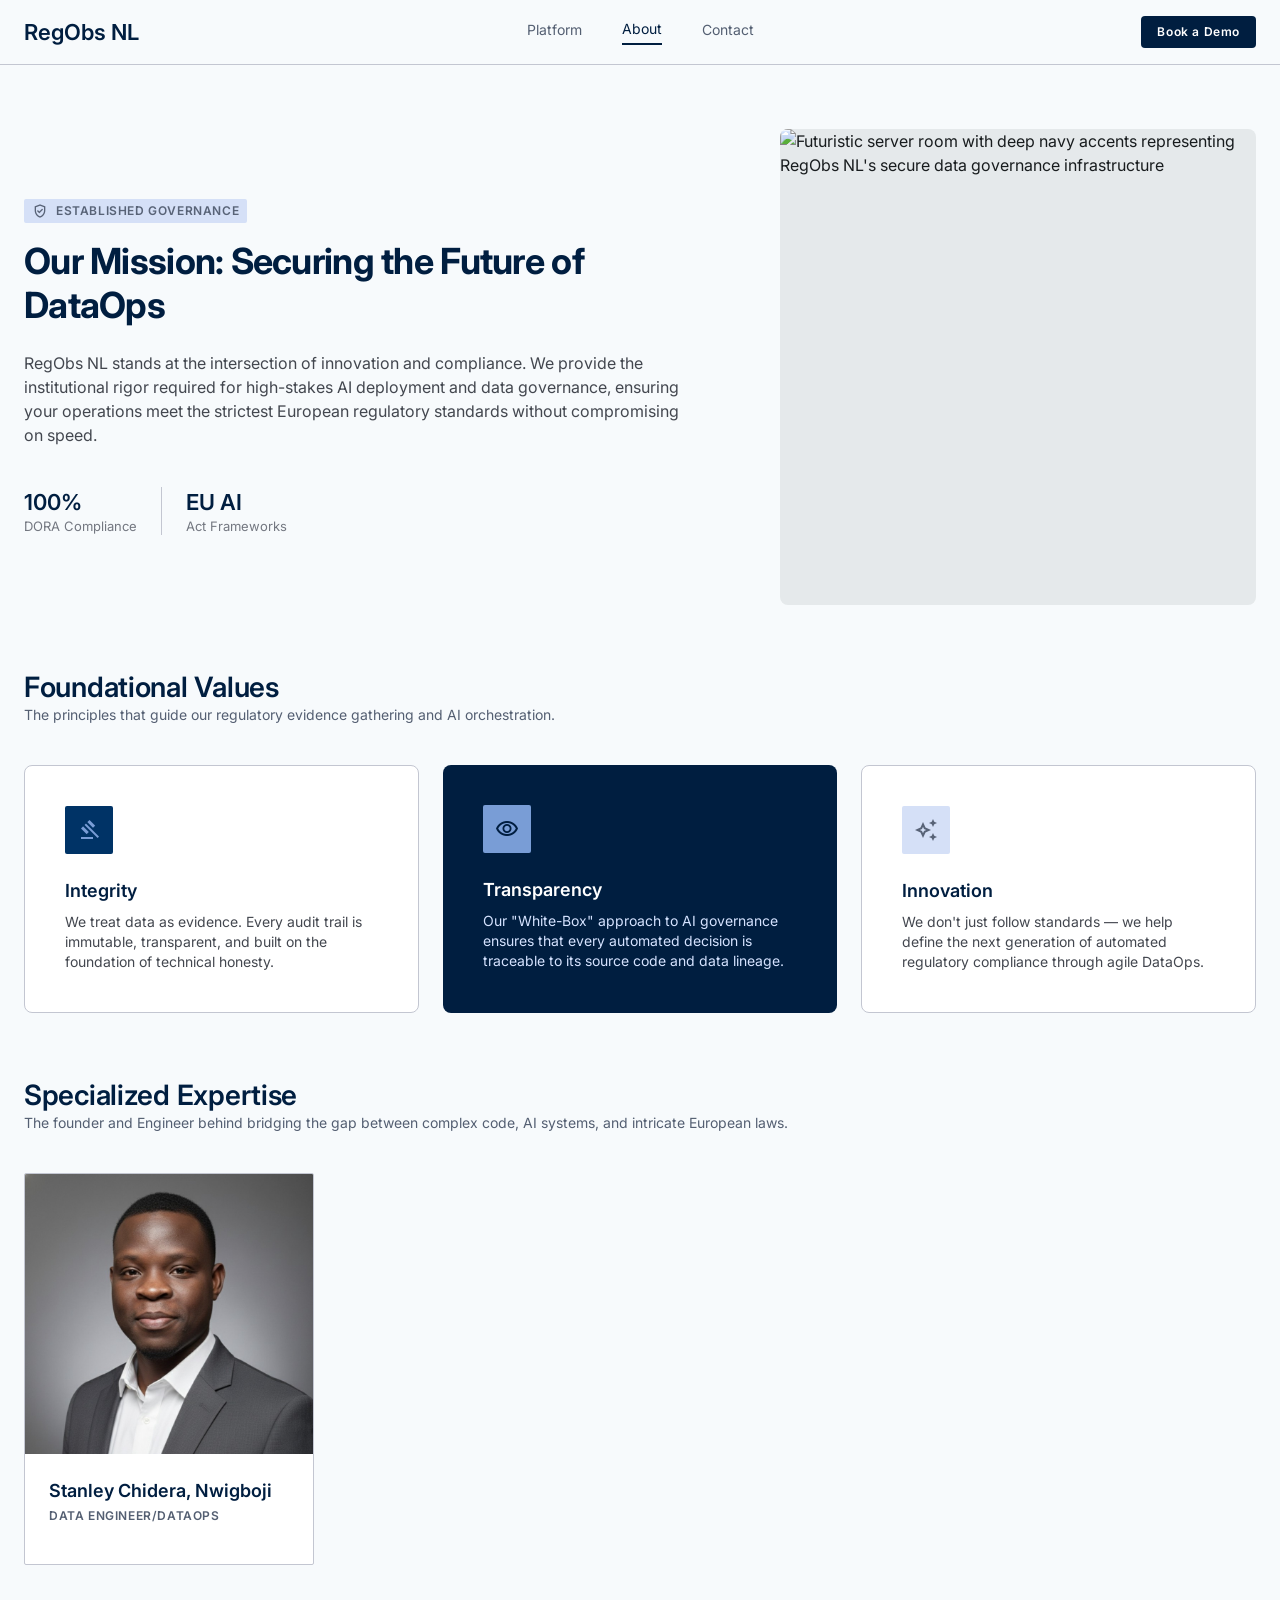
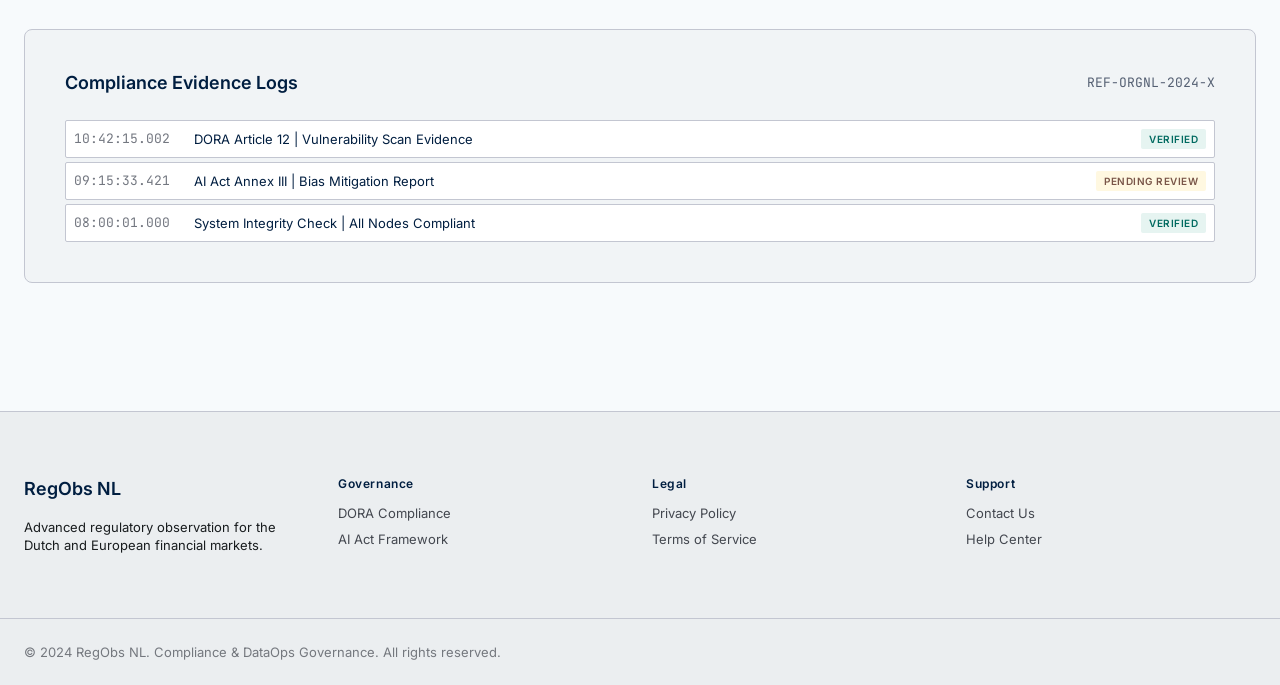
==== about.html @ 32a17bb0 "Add files via upload" ====
<!DOCTYPE html>
<html lang="en">
<head>
  <meta charset="UTF-8" />
  <meta name="viewport" content="width=device-width, initial-scale=1.0" />
  <meta name="description" content="About RegObs NL – our mission is to secure the future of DataOps with institutional compliance rigor for DORA and the EU AI Act." />
  <title>About Us – RegObs NL</title>
  <link rel="icon" type="image/png" href="/logo.png" />
  <script type="module" crossorigin src="/assets/main-BaqBpeVd.js"></script>
  <link rel="stylesheet" crossorigin href="/assets/main-Bbko1ac9.css">
</head>
<body class="bg-surface text-on-surface antialiased">

  <!-- ── Header ─────────────────────────────────────────────────────────────── -->
  <nav class="bg-surface sticky top-0 z-50 border-b border-outline-variant">
    <div class="flex justify-between items-center h-16 px-md max-w-[1440px] mx-auto w-full">

      <a href="index.html" class="flex items-center gap-xs">
        <span class="text-headline-md font-semibold text-primary">RegObs NL</span>
      </a>

      <div class="hidden md:flex items-center gap-lg">
        <a data-nav href="index.html"   class="text-body-md text-secondary hover:text-primary transition-colors duration-200 pb-1">Platform</a>
        <a data-nav href="about.html"   class="text-body-md text-primary border-b-2 border-primary pb-1">About</a>
        <a data-nav href="contact.html" class="text-body-md text-secondary hover:text-primary transition-colors duration-200 pb-1">Contact</a>
      </div>

      <div class="flex items-center gap-md">
        <a href="demo.html"
          class="bg-primary text-on-primary px-sm py-xs rounded-lg text-label-md active:opacity-80 transition-opacity hover:opacity-90">
          Book a Demo
        </a>
        <button id="hamburger" aria-label="Toggle menu" aria-expanded="false"
          class="md:hidden flex items-center p-xs rounded hover:bg-surface-container transition-colors">
          <span class="icon-open"><span class="material-symbols-outlined">menu</span></span>
          <span class="icon-close hidden"><span class="material-symbols-outlined">close</span></span>
        </button>
      </div>
    </div>

    <!-- Mobile menu -->
    <div id="mobile-menu" class="md:hidden border-t border-outline-variant bg-surface">
      <div class="flex flex-col px-md py-sm gap-xs">
        <a href="index.html"   class="text-body-md text-on-surface py-xs hover:text-primary transition-colors">Platform</a>
        <a href="about.html"   class="text-body-md text-on-surface py-xs hover:text-primary transition-colors">About</a>
        <a href="contact.html" class="text-body-md text-on-surface py-xs hover:text-primary transition-colors">Contact</a>
        <a href="demo.html"    class="mt-xs bg-primary text-on-primary text-center px-md py-xs rounded text-label-md hover:opacity-90 transition-opacity">Book a Demo</a>
      </div>
    </div>
  </nav>

  <main class="max-w-[1440px] mx-auto px-md py-xl">

    <!-- ── Mission hero ──────────────────────────────────────────────────────── -->
    <section class="grid grid-cols-1 lg:grid-cols-12 gap-xl items-center mb-xl">

      <div class="lg:col-span-7 reveal">
        <div class="inline-flex items-center gap-xs px-xs py-base bg-secondary-container text-on-secondary-container rounded mb-sm">
          <span class="material-symbols-outlined" style="font-size:16px">verified_user</span>
          <span class="text-label-md">ESTABLISHED GOVERNANCE</span>
        </div>
        <h1 class="text-display-lg font-display-lg text-primary mb-md">Our Mission: Securing the Future of DataOps</h1>
        <p class="text-body-lg text-on-surface-variant max-w-2xl mb-lg">
          RegObs NL stands at the intersection of innovation and compliance. We provide the institutional rigor required for high-stakes AI deployment and data governance, ensuring your operations meet the strictest European regulatory standards without compromising on speed.
        </p>
        <div class="flex gap-md">
          <div class="flex flex-col">
            <span class="text-headline-md font-headline-md text-primary">100%</span>
            <span class="text-body-sm text-outline">DORA Compliance</span>
          </div>
          <div class="w-px h-12 bg-outline-variant"></div>
          <div class="flex flex-col">
            <span class="text-headline-md font-headline-md text-primary">EU AI</span>
            <span class="text-body-sm text-outline">Act Frameworks</span>
          </div>
        </div>
      </div>

      <div class="lg:col-span-5 reveal" style="transition-delay:0.15s">
        <div class="aspect-square bg-surface-container-high rounded-xl overflow-hidden relative">
          <img
            loading="lazy"
            alt="Futuristic server room with deep navy accents representing RegObs NL's secure data governance infrastructure"
            class="w-full h-full object-cover"
            src="https://lh3.googleusercontent.com/aida-public/[base64]"
          />
        </div>
      </div>

    </section>

    <!-- ── Foundational values ────────────────────────────────────────────────── -->
    <section class="mb-xl">
      <div class="mb-lg reveal">
        <h2 class="text-headline-lg font-headline-lg text-primary">Foundational Values</h2>
        <p class="text-body-md text-secondary">The principles that guide our regulatory evidence gathering and AI orchestration.</p>
      </div>
      <div class="grid grid-cols-1 md:grid-cols-3 gap-md">

        <!-- Integrity -->
        <div class="bg-surface-container-lowest border border-outline-variant p-lg rounded-xl flex flex-col justify-between hover:shadow-sm transition-shadow reveal">
          <div>
            <div class="w-12 h-12 bg-primary-container text-on-primary-container rounded flex items-center justify-center mb-md">
              <span class="material-symbols-outlined">gavel</span>
            </div>
            <h3 class="text-headline-sm font-headline-sm text-primary mb-xs">Integrity</h3>
            <p class="text-body-md text-on-surface-variant">We treat data as evidence. Every audit trail is immutable, transparent, and built on the foundation of technical honesty.</p>
          </div>
        </div>

        <!-- Transparency (inverted card) -->
        <div class="bg-primary text-on-primary p-lg rounded-xl flex flex-col justify-between reveal" style="transition-delay:0.1s">
          <div>
            <div class="w-12 h-12 bg-on-primary-container text-primary rounded flex items-center justify-center mb-md">
              <span class="material-symbols-outlined">visibility</span>
            </div>
            <h3 class="text-headline-sm font-headline-sm text-on-primary mb-xs">Transparency</h3>
            <p class="text-body-md text-primary-fixed">Our "White-Box" approach to AI governance ensures that every automated decision is traceable to its source code and data lineage.</p>
          </div>
        </div>

        <!-- Innovation -->
        <div class="bg-surface-container-lowest border border-outline-variant p-lg rounded-xl flex flex-col justify-between hover:shadow-sm transition-shadow reveal" style="transition-delay:0.2s">
          <div>
            <div class="w-12 h-12 bg-secondary-container text-on-secondary-container rounded flex items-center justify-center mb-md">
              <span class="material-symbols-outlined">auto_awesome</span>
            </div>
            <h3 class="text-headline-sm font-headline-sm text-primary mb-xs">Innovation</h3>
            <p class="text-body-md text-on-surface-variant">We don't just follow standards — we help define the next generation of automated regulatory compliance through agile DataOps.</p>
          </div>
        </div>

      </div>
    </section>

    <!-- ── Team ───────────────────────────────────────────────────────────────── -->
    <section class="mb-xl">
      <div class="mb-lg reveal">
        <h2 class="text-headline-lg font-headline-lg text-primary">Specialized Expertise</h2>
        <p class="text-body-md text-secondary">The founder and Engineer behind bridging the gap between complex code, AI systems, and intricate European laws.</p>
      </div>

      <div class="grid grid-cols-1 md:grid-cols-2 lg:grid-cols-4 gap-md">

        <!-- Stanley Chidera Nwigboji -->
        <div class="border border-outline-variant bg-surface-container-lowest rounded overflow-hidden group reveal">
          <img src="stanley.png" alt="Stanley Chidera Nwigboji" class="w-full object-cover object-top" style="height:280px;">
          <div class="p-md">
            <h4 class="text-headline-sm font-headline-sm text-primary mb-base">Stanley Chidera, Nwigboji</h4>
            <p class="text-label-md text-secondary mb-sm uppercase">Data Engineer/DataOps</p>
          </div>
        </div>

      </div>
    </section>

    <!-- ── Evidence logs ──────────────────────────────────────────────────────── -->
    <section class="bg-surface-container-low p-lg rounded-xl border border-outline-variant reveal">
      <div class="flex items-center justify-between mb-md">
        <h2 class="text-headline-sm font-headline-sm text-primary">Compliance Evidence Logs</h2>
        <span class="font-mono text-mono-sm text-secondary">REF-ORGNL-2024-X</span>
      </div>
      <div class="space-y-base">

        <div class="flex items-center justify-between p-xs bg-surface-container-lowest border border-outline-variant rounded">
          <div class="flex gap-md items-center">
            <span class="font-mono text-mono-sm text-outline">10:42:15.002</span>
            <span class="text-body-sm text-primary">DORA Article 12 | Vulnerability Scan Evidence</span>
          </div>
          <span class="px-xs py-[2px] bg-[#E6F4F1] text-[#006A60] rounded text-label-md uppercase" style="font-size:10px">Verified</span>
        </div>

        <div class="flex items-center justify-between p-xs bg-surface-container-lowest border border-outline-variant rounded">
          <div class="flex gap-md items-center">
            <span class="font-mono text-mono-sm text-outline">09:15:33.421</span>
            <span class="text-body-sm text-primary">AI Act Annex III | Bias Mitigation Report</span>
          </div>
          <span class="px-xs py-[2px] bg-[#FFF8E1] text-[#795548] rounded text-label-md uppercase" style="font-size:10px">Pending Review</span>
        </div>

        <div class="flex items-center justify-between p-xs bg-surface-container-lowest border border-outline-variant rounded">
          <div class="flex gap-md items-center">
            <span class="font-mono text-mono-sm text-outline">08:00:01.000</span>
            <span class="text-body-sm text-primary">System Integrity Check | All Nodes Compliant</span>
          </div>
          <span class="px-xs py-[2px] bg-[#E6F4F1] text-[#006A60] rounded text-label-md uppercase" style="font-size:10px">Verified</span>
        </div>

      </div>
    </section>

  </main>

  <!-- ── Footer ─────────────────────────────────────────────────────────────── -->
  <footer class="bg-surface-container border-t border-outline-variant mt-xl">
    <div class="grid grid-cols-1 md:grid-cols-4 gap-md py-xl px-md max-w-[1440px] mx-auto w-full">
      <div class="md:col-span-1">
        <span class="text-headline-sm font-semibold text-primary block mb-sm">RegObs NL</span>
        <p class="text-body-sm text-on-surface">Advanced regulatory observation for the Dutch and European financial markets.</p>
      </div>
      <div class="flex flex-col gap-xs">
        <span class="text-label-md text-primary font-semibold mb-base">Governance</span>
        <a class="text-body-sm text-on-surface-variant hover:underline hover:text-primary transition-colors" href="#">DORA Compliance</a>
        <a class="text-body-sm text-on-surface-variant hover:underline hover:text-primary transition-colors" href="#">AI Act Framework</a>
      </div>
      <div class="flex flex-col gap-xs">
        <span class="text-label-md text-primary font-semibold mb-base">Legal</span>
        <a class="text-body-sm text-on-surface-variant hover:underline hover:text-primary transition-colors" href="privacy-policy.html">Privacy Policy</a>
        <a class="text-body-sm text-on-surface-variant hover:underline hover:text-primary transition-colors" href="#">Terms of Service</a>
      </div>
      <div class="flex flex-col gap-xs">
        <span class="text-label-md text-primary font-semibold mb-base">Support</span>
        <a class="text-body-sm text-on-surface-variant hover:underline hover:text-primary transition-colors" href="contact.html">Contact Us</a>
        <a class="text-body-sm text-on-surface-variant hover:underline hover:text-primary transition-colors" href="#">Help Center</a>
      </div>
    </div>
    <div class="max-w-[1440px] mx-auto px-md py-md border-t border-outline-variant">
      <p class="text-body-sm text-on-surface-variant text-center md:text-left opacity-70">© 2024 RegObs NL. Compliance &amp; DataOps Governance. All rights reserved.</p>
    </div>
  </footer>

</body>
</html>
---- assets/main-Bbko1ac9.css ----
@import"https://fonts.googleapis.com/css2?family=Inter:wght@400;600;700&family=JetBrains+Mono&display=swap";@import"https://fonts.googleapis.com/css2?family=Material+Symbols+Outlined:opsz,wght,FILL,GRAD@20..48,100..700,0..1,-50..200&display=swap";*,:before,:after{--tw-border-spacing-x: 0;--tw-border-spacing-y: 0;--tw-translate-x: 0;--tw-translate-y: 0;--tw-rotate: 0;--tw-skew-x: 0;--tw-skew-y: 0;--tw-scale-x: 1;--tw-scale-y: 1;--tw-pan-x: ;--tw-pan-y: ;--tw-pinch-zoom: ;--tw-scroll-snap-strictness: proximity;--tw-gradient-from-position: ;--tw-gradient-via-position: ;--tw-gradient-to-position: ;--tw-ordinal: ;--tw-slashed-zero: ;--tw-numeric-figure: ;--tw-numeric-spacing: ;--tw-numeric-fraction: ;--tw-ring-inset: ;--tw-ring-offset-width: 0px;--tw-ring-offset-color: #fff;--tw-ring-color: rgb(59 130 246 / .5);--tw-ring-offset-shadow: 0 0 #0000;--tw-ring-shadow: 0 0 #0000;--tw-shadow: 0 0 #0000;--tw-shadow-colored: 0 0 #0000;--tw-blur: ;--tw-brightness: ;--tw-contrast: ;--tw-grayscale: ;--tw-hue-rotate: ;--tw-invert: ;--tw-saturate: ;--tw-sepia: ;--tw-drop-shadow: ;--tw-backdrop-blur: ;--tw-backdrop-brightness: ;--tw-backdrop-contrast: ;--tw-backdrop-grayscale: ;--tw-backdrop-hue-rotate: ;--tw-backdrop-invert: ;--tw-backdrop-opacity: ;--tw-backdrop-saturate: ;--tw-backdrop-sepia: ;--tw-contain-size: ;--tw-contain-layout: ;--tw-contain-paint: ;--tw-contain-style: }::backdrop{--tw-border-spacing-x: 0;--tw-border-spacing-y: 0;--tw-translate-x: 0;--tw-translate-y: 0;--tw-rotate: 0;--tw-skew-x: 0;--tw-skew-y: 0;--tw-scale-x: 1;--tw-scale-y: 1;--tw-pan-x: ;--tw-pan-y: ;--tw-pinch-zoom: ;--tw-scroll-snap-strictness: proximity;--tw-gradient-from-position: ;--tw-gradient-via-position: ;--tw-gradient-to-position: ;--tw-ordinal: ;--tw-slashed-zero: ;--tw-numeric-figure: ;--tw-numeric-spacing: ;--tw-numeric-fraction: ;--tw-ring-inset: ;--tw-ring-offset-width: 0px;--tw-ring-offset-color: #fff;--tw-ring-color: rgb(59 130 246 / .5);--tw-ring-offset-shadow: 0 0 #0000;--tw-ring-shadow: 0 0 #0000;--tw-shadow: 0 0 #0000;--tw-shadow-colored: 0 0 #0000;--tw-blur: ;--tw-brightness: ;--tw-contrast: ;--tw-grayscale: ;--tw-hue-rotate: ;--tw-invert: ;--tw-saturate: ;--tw-sepia: ;--tw-drop-shadow: ;--tw-backdrop-blur: ;--tw-backdrop-brightness: ;--tw-backdrop-contrast: ;--tw-backdrop-grayscale: ;--tw-backdrop-hue-rotate: ;--tw-backdrop-invert: ;--tw-backdrop-opacity: ;--tw-backdrop-saturate: ;--tw-backdrop-sepia: ;--tw-contain-size: ;--tw-contain-layout: ;--tw-contain-paint: ;--tw-contain-style: }*,:before,:after{box-sizing:border-box;border-width:0;border-style:solid;border-color:#e5e7eb}:before,:after{--tw-content: ""}html,:host{line-height:1.5;-webkit-text-size-adjust:100%;-moz-tab-size:4;-o-tab-size:4;tab-size:4;font-family:Inter,sans-serif;font-feature-settings:normal;font-variation-settings:normal;-webkit-tap-highlight-color:transparent}body{margin:0;line-height:inherit}hr{height:0;color:inherit;border-top-width:1px}abbr:where([title]){-webkit-text-decoration:underline dotted;text-decoration:underline dotted}h1,h2,h3,h4,h5,h6{font-size:inherit;font-weight:inherit}a{color:inherit;text-decoration:inherit}b,strong{font-weight:bolder}code,kbd,samp,pre{font-family:JetBrains Mono,monospace;font-feature-settings:normal;font-variation-settings:normal;font-size:1em}small{font-size:80%}sub,sup{font-size:75%;line-height:0;position:relative;vertical-align:baseline}sub{bottom:-.25em}sup{top:-.5em}table{text-indent:0;border-color:inherit;border-collapse:collapse}button,input,optgroup,select,textarea{font-family:inherit;font-feature-settings:inherit;font-variation-settings:inherit;font-size:100%;font-weight:inherit;line-height:inherit;letter-spacing:inherit;color:inherit;margin:0;padding:0}button,select{text-transform:none}button,input:where([type=button]),input:where([type=reset]),input:where([type=submit]){-webkit-appearance:button;background-color:transparent;background-image:none}:-moz-focusring{outline:auto}:-moz-ui-invalid{box-shadow:none}progress{vertical-align:baseline}::-webkit-inner-spin-button,::-webkit-outer-spin-button{height:auto}[type=search]{-webkit-appearance:textfield;outline-offset:-2px}::-webkit-search-decoration{-webkit-appearance:none}::-webkit-file-upload-button{-webkit-appearance:button;font:inherit}summary{display:list-item}blockquote,dl,dd,h1,h2,h3,h4,h5,h6,hr,figure,p,pre{margin:0}fieldset{margin:0;padding:0}legend{padding:0}ol,ul,menu{list-style:none;margin:0;padding:0}dialog{padding:0}textarea{resize:vertical}input::-moz-placeholder,textarea::-moz-placeholder{opacity:1;color:#9ca3af}input::placeholder,textarea::placeholder{opacity:1;color:#9ca3af}button,[role=button]{cursor:pointer}:disabled{cursor:default}img,svg,video,canvas,audio,iframe,embed,object{display:block;vertical-align:middle}img,video{max-width:100%;height:auto}[hidden]:where(:not([hidden=until-found])){display:none}body{font-family:Inter,sans-serif;-webkit-font-smoothing:antialiased;background-color:#f7fafc;color:#181c1e}.\!container{width:100%!important}.container{width:100%}@media(min-width:640px){.\!container{max-width:640px!important}.container{max-width:640px}}@media(min-width:768px){.\!container{max-width:768px!important}.container{max-width:768px}}@media(min-width:1024px){.\!container{max-width:1024px!important}.container{max-width:1024px}}@media(min-width:1280px){.\!container{max-width:1280px!important}.container{max-width:1280px}}@media(min-width:1536px){.\!container{max-width:1536px!important}.container{max-width:1536px}}.material-symbols-outlined{font-variation-settings:"FILL" 0,"wght" 400,"GRAD" 0,"opsz" 24;vertical-align:middle;line-height:1}#mobile-menu{transition:max-height .25s ease,opacity .2s ease;max-height:0;opacity:0;overflow:hidden}#mobile-menu.\!open{max-height:400px!important;opacity:1!important}#mobile-menu.open{max-height:400px;opacity:1}.reveal{opacity:0;transform:translateY(20px);transition:opacity .5s ease,transform .5s ease}.reveal.visible{opacity:1;transform:translateY(0)}.cal-day{margin-left:auto;margin-right:auto;display:flex;height:2.5rem;width:2.5rem;align-items:center;justify-content:center;border-radius:.25rem;font-size:14px;line-height:20px;font-weight:400;transition-property:color,background-color,border-color,text-decoration-color,fill,stroke;transition-timing-function:cubic-bezier(.4,0,.2,1);transition-duration:.15s}.cal-day:not(:disabled):hover{--tw-bg-opacity: 1;background-color:rgb(229 233 235 / var(--tw-bg-opacity, 1))}.cal-day.selected{--tw-bg-opacity: 1;background-color:rgb(0 51 102 / var(--tw-bg-opacity, 1));font-weight:600;--tw-text-opacity: 1;color:rgb(121 157 214 / var(--tw-text-opacity, 1));--tw-ring-offset-shadow: var(--tw-ring-inset) 0 0 0 var(--tw-ring-offset-width) var(--tw-ring-offset-color);--tw-ring-shadow: var(--tw-ring-inset) 0 0 0 calc(2px + var(--tw-ring-offset-width)) var(--tw-ring-color);box-shadow:var(--tw-ring-offset-shadow),var(--tw-ring-shadow),var(--tw-shadow, 0 0 #0000);--tw-ring-opacity: 1;--tw-ring-color: rgb(0 30 64 / var(--tw-ring-opacity, 1))}.cal-day:disabled{cursor:not-allowed;--tw-text-opacity: 1;color:rgb(195 198 209 / var(--tw-text-opacity, 1))}.time-slot{border-radius:.25rem;border-width:1px;--tw-border-opacity: 1;border-color:rgb(115 119 128 / var(--tw-border-opacity, 1));padding:16px;font-size:14px;line-height:20px;font-weight:400;--tw-text-opacity: 1;color:rgb(0 30 64 / var(--tw-text-opacity, 1));transition-property:all;transition-timing-function:cubic-bezier(.4,0,.2,1);transition-duration:.15s}.time-slot:hover{--tw-bg-opacity: 1;background-color:rgb(0 51 102 / var(--tw-bg-opacity, 1));--tw-text-opacity: 1;color:rgb(121 157 214 / var(--tw-text-opacity, 1))}.time-slot.selected{--tw-border-opacity: 1;border-color:rgb(0 51 102 / var(--tw-border-opacity, 1));--tw-bg-opacity: 1;background-color:rgb(0 51 102 / var(--tw-bg-opacity, 1));--tw-text-opacity: 1;color:rgb(121 157 214 / var(--tw-text-opacity, 1))}.field-error{--tw-border-opacity: 1;border-color:rgb(186 26 26 / var(--tw-border-opacity, 1));--tw-ring-offset-shadow: var(--tw-ring-inset) 0 0 0 var(--tw-ring-offset-width) var(--tw-ring-offset-color);--tw-ring-shadow: var(--tw-ring-inset) 0 0 0 calc(1px + var(--tw-ring-offset-width)) var(--tw-ring-color);box-shadow:var(--tw-ring-offset-shadow),var(--tw-ring-shadow),var(--tw-shadow, 0 0 #0000);--tw-ring-opacity: 1;--tw-ring-color: rgb(186 26 26 / var(--tw-ring-opacity, 1))}.error-msg{margin-top:.25rem;font-size:13px;line-height:18px;font-weight:400;--tw-text-opacity: 1;color:rgb(186 26 26 / var(--tw-text-opacity, 1))}.visible{visibility:visible}.absolute{position:absolute}.relative{position:relative}.sticky{position:sticky}.-right-12{right:-3rem}.-top-12{top:-3rem}.top-0{top:0}.top-\[80px\]{top:80px}.isolate{isolation:isolate}.-z-10{z-index:-10}.z-10{z-index:10}.z-50{z-index:50}.mx-auto{margin-left:auto;margin-right:auto}.mb-base{margin-bottom:4px}.mb-lg{margin-bottom:40px}.mb-md{margin-bottom:24px}.mb-sm{margin-bottom:16px}.mb-xl{margin-bottom:64px}.mb-xs{margin-bottom:8px}.mt-0\.5{margin-top:.125rem}.mt-1{margin-top:.25rem}.mt-lg{margin-top:40px}.mt-md{margin-top:24px}.mt-sm{margin-top:16px}.mt-xl{margin-top:64px}.mt-xs{margin-top:8px}.block{display:block}.inline-block{display:inline-block}.flex{display:flex}.inline-flex{display:inline-flex}.\!grid{display:grid!important}.grid{display:grid}.hidden{display:none}.aspect-square{aspect-ratio:1 / 1}.h-10{height:2.5rem}.h-12{height:3rem}.h-16{height:4rem}.h-4{height:1rem}.h-64{height:16rem}.h-8{height:2rem}.h-80{height:20rem}.h-auto{height:auto}.h-full{height:100%}.min-h-\[400px\]{min-height:400px}.min-h-screen{min-height:100vh}.w-10{width:2.5rem}.w-12{width:3rem}.w-16{width:4rem}.w-4{width:1rem}.w-64{width:16rem}.w-auto{width:auto}.w-full{width:100%}.w-px{width:1px}.max-w-2xl{max-width:42rem}.max-w-3xl{max-width:48rem}.max-w-\[1440px\]{max-width:1440px}.max-w-lg{max-width:32rem}.max-w-md{max-width:28rem}.max-w-sm{max-width:24rem}.max-w-xl{max-width:36rem}.flex-shrink-0{flex-shrink:0}.flex-grow{flex-grow:1}.transform{transform:translate(var(--tw-translate-x),var(--tw-translate-y)) rotate(var(--tw-rotate)) skew(var(--tw-skew-x)) skewY(var(--tw-skew-y)) scaleX(var(--tw-scale-x)) scaleY(var(--tw-scale-y))}.cursor-pointer{cursor:pointer}.resize-none{resize:none}.appearance-none{-webkit-appearance:none;-moz-appearance:none;appearance:none}.grid-cols-1{grid-template-columns:repeat(1,minmax(0,1fr))}.grid-cols-2{grid-template-columns:repeat(2,minmax(0,1fr))}.grid-cols-4{grid-template-columns:repeat(4,minmax(0,1fr))}.grid-cols-7{grid-template-columns:repeat(7,minmax(0,1fr))}.flex-col{flex-direction:column}.flex-wrap{flex-wrap:wrap}.items-start{align-items:flex-start}.items-center{align-items:center}.justify-center{justify-content:center}.justify-between{justify-content:space-between}.gap-1{gap:.25rem}.gap-lg{gap:40px}.gap-md{gap:24px}.gap-sm{gap:16px}.gap-xl{gap:64px}.gap-xs{gap:8px}.space-y-base>:not([hidden])~:not([hidden]){--tw-space-y-reverse: 0;margin-top:calc(4px * calc(1 - var(--tw-space-y-reverse)));margin-bottom:calc(4px * var(--tw-space-y-reverse))}.space-y-lg>:not([hidden])~:not([hidden]){--tw-space-y-reverse: 0;margin-top:calc(40px * calc(1 - var(--tw-space-y-reverse)));margin-bottom:calc(40px * var(--tw-space-y-reverse))}.space-y-md>:not([hidden])~:not([hidden]){--tw-space-y-reverse: 0;margin-top:calc(24px * calc(1 - var(--tw-space-y-reverse)));margin-bottom:calc(24px * var(--tw-space-y-reverse))}.space-y-sm>:not([hidden])~:not([hidden]){--tw-space-y-reverse: 0;margin-top:calc(16px * calc(1 - var(--tw-space-y-reverse)));margin-bottom:calc(16px * var(--tw-space-y-reverse))}.space-y-xs>:not([hidden])~:not([hidden]){--tw-space-y-reverse: 0;margin-top:calc(8px * calc(1 - var(--tw-space-y-reverse)));margin-bottom:calc(8px * var(--tw-space-y-reverse))}.overflow-hidden{overflow:hidden}.rounded{border-radius:.125rem}.rounded-full{border-radius:.75rem}.rounded-lg{border-radius:.25rem}.rounded-xl{border-radius:.5rem}.border{border-width:1px}.border-2{border-width:2px}.border-y{border-top-width:1px;border-bottom-width:1px}.border-b{border-bottom-width:1px}.border-b-2{border-bottom-width:2px}.border-t{border-top-width:1px}.border-error{--tw-border-opacity: 1;border-color:rgb(186 26 26 / var(--tw-border-opacity, 1))}.border-outline{--tw-border-opacity: 1;border-color:rgb(115 119 128 / var(--tw-border-opacity, 1))}.border-outline-variant{--tw-border-opacity: 1;border-color:rgb(195 198 209 / var(--tw-border-opacity, 1))}.border-outline-variant\/30{border-color:#c3c6d14d}.border-primary{--tw-border-opacity: 1;border-color:rgb(0 30 64 / var(--tw-border-opacity, 1))}.border-primary\/20{border-color:#001e4033}.bg-\[\#E6F4EA\]{--tw-bg-opacity: 1;background-color:rgb(230 244 234 / var(--tw-bg-opacity, 1))}.bg-\[\#E6F4F1\]{--tw-bg-opacity: 1;background-color:rgb(230 244 241 / var(--tw-bg-opacity, 1))}.bg-\[\#FFF8E1\]{--tw-bg-opacity: 1;background-color:rgb(255 248 225 / var(--tw-bg-opacity, 1))}.bg-background{--tw-bg-opacity: 1;background-color:rgb(247 250 252 / var(--tw-bg-opacity, 1))}.bg-on-primary-container{--tw-bg-opacity: 1;background-color:rgb(121 157 214 / var(--tw-bg-opacity, 1))}.bg-outline-variant{--tw-bg-opacity: 1;background-color:rgb(195 198 209 / var(--tw-bg-opacity, 1))}.bg-primary{--tw-bg-opacity: 1;background-color:rgb(0 30 64 / var(--tw-bg-opacity, 1))}.bg-primary-container{--tw-bg-opacity: 1;background-color:rgb(0 51 102 / var(--tw-bg-opacity, 1))}.bg-primary-container\/5{background-color:#0033660d}.bg-primary-fixed{--tw-bg-opacity: 1;background-color:rgb(213 227 255 / var(--tw-bg-opacity, 1))}.bg-secondary-container{--tw-bg-opacity: 1;background-color:rgb(213 224 247 / var(--tw-bg-opacity, 1))}.bg-surface{--tw-bg-opacity: 1;background-color:rgb(247 250 252 / var(--tw-bg-opacity, 1))}.bg-surface-container{--tw-bg-opacity: 1;background-color:rgb(235 238 240 / var(--tw-bg-opacity, 1))}.bg-surface-container-high{--tw-bg-opacity: 1;background-color:rgb(229 233 235 / var(--tw-bg-opacity, 1))}.bg-surface-container-low{--tw-bg-opacity: 1;background-color:rgb(241 244 246 / var(--tw-bg-opacity, 1))}.bg-surface-container-lowest,.bg-white{--tw-bg-opacity: 1;background-color:rgb(255 255 255 / var(--tw-bg-opacity, 1))}.object-cover{-o-object-fit:cover;object-fit:cover}.object-top{-o-object-position:top;object-position:top}.p-lg{padding:40px}.p-md{padding:24px}.p-sm{padding:16px}.p-xs{padding:8px}.px-lg{padding-left:40px;padding-right:40px}.px-md{padding-left:24px;padding-right:24px}.px-sm{padding-left:16px;padding-right:16px}.px-xl{padding-left:64px;padding-right:64px}.px-xs{padding-left:8px;padding-right:8px}.py-0\.5{padding-top:.125rem;padding-bottom:.125rem}.py-\[2px\]{padding-top:2px;padding-bottom:2px}.py-base{padding-top:4px;padding-bottom:4px}.py-md{padding-top:24px;padding-bottom:24px}.py-sm{padding-top:16px;padding-bottom:16px}.py-xl{padding-top:64px;padding-bottom:64px}.py-xs{padding-top:8px;padding-bottom:8px}.pb-1{padding-bottom:.25rem}.pb-xl{padding-bottom:64px}.pb-xs{padding-bottom:8px}.pr-md{padding-right:24px}.pt-lg{padding-top:40px}.pt-xl{padding-top:64px}.text-center{text-align:center}.text-right{text-align:right}.font-display-lg,.font-headline-lg,.font-headline-md,.font-headline-sm{font-family:Inter,sans-serif}.font-mono{font-family:JetBrains Mono,monospace}.text-body-lg{font-size:16px;line-height:24px;font-weight:400}.text-body-md{font-size:14px;line-height:20px;font-weight:400}.text-body-sm{font-size:13px;line-height:18px;font-weight:400}.text-display-lg{font-size:36px;line-height:44px;letter-spacing:-.02em;font-weight:700}.text-headline-lg{font-size:28px;line-height:36px;letter-spacing:-.01em;font-weight:600}.text-headline-md{font-size:22px;line-height:30px;font-weight:600}.text-headline-sm{font-size:18px;line-height:26px;font-weight:600}.text-label-md{font-size:12px;line-height:16px;letter-spacing:.05em;font-weight:600}.text-mono-sm{font-size:13px;line-height:18px;font-weight:400}.font-bold{font-weight:700}.font-semibold{font-weight:600}.uppercase{text-transform:uppercase}.italic{font-style:italic}.tracking-wider{letter-spacing:.05em}.tracking-widest{letter-spacing:.1em}.\!text-primary{--tw-text-opacity: 1 !important;color:rgb(0 30 64 / var(--tw-text-opacity, 1))!important}.text-\[\#006A60\]{--tw-text-opacity: 1;color:rgb(0 106 96 / var(--tw-text-opacity, 1))}.text-\[\#1B5E20\]{--tw-text-opacity: 1;color:rgb(27 94 32 / var(--tw-text-opacity, 1))}.text-\[\#2E7D32\]{--tw-text-opacity: 1;color:rgb(46 125 50 / var(--tw-text-opacity, 1))}.text-\[\#795548\]{--tw-text-opacity: 1;color:rgb(121 85 72 / var(--tw-text-opacity, 1))}.text-error{--tw-text-opacity: 1;color:rgb(186 26 26 / var(--tw-text-opacity, 1))}.text-on-primary{--tw-text-opacity: 1;color:rgb(255 255 255 / var(--tw-text-opacity, 1))}.text-on-primary-container{--tw-text-opacity: 1;color:rgb(121 157 214 / var(--tw-text-opacity, 1))}.text-on-primary-fixed{--tw-text-opacity: 1;color:rgb(0 27 60 / var(--tw-text-opacity, 1))}.text-on-secondary-container{--tw-text-opacity: 1;color:rgb(88 99 119 / var(--tw-text-opacity, 1))}.text-on-surface{--tw-text-opacity: 1;color:rgb(24 28 30 / var(--tw-text-opacity, 1))}.text-on-surface-variant{--tw-text-opacity: 1;color:rgb(67 71 79 / var(--tw-text-opacity, 1))}.text-on-tertiary-container{--tw-text-opacity: 1;color:rgb(216 136 92 / var(--tw-text-opacity, 1))}.text-outline{--tw-text-opacity: 1;color:rgb(115 119 128 / var(--tw-text-opacity, 1))}.text-outline-variant{--tw-text-opacity: 1;color:rgb(195 198 209 / var(--tw-text-opacity, 1))}.text-primary{--tw-text-opacity: 1;color:rgb(0 30 64 / var(--tw-text-opacity, 1))}.text-primary-container{--tw-text-opacity: 1;color:rgb(0 51 102 / var(--tw-text-opacity, 1))}.text-primary-container\/20{color:#0363}.text-primary-fixed{--tw-text-opacity: 1;color:rgb(213 227 255 / var(--tw-text-opacity, 1))}.text-secondary{--tw-text-opacity: 1;color:rgb(84 95 114 / var(--tw-text-opacity, 1))}.text-white{--tw-text-opacity: 1;color:rgb(255 255 255 / var(--tw-text-opacity, 1))}.underline{text-decoration-line:underline}.antialiased{-webkit-font-smoothing:antialiased;-moz-osx-font-smoothing:grayscale}.accent-primary{accent-color:#001e40}.opacity-40{opacity:.4}.opacity-60{opacity:.6}.opacity-70{opacity:.7}.opacity-80{opacity:.8}.shadow-sm{--tw-shadow: 0 1px 2px 0 rgb(0 0 0 / .05);--tw-shadow-colored: 0 1px 2px 0 var(--tw-shadow-color);box-shadow:var(--tw-ring-offset-shadow, 0 0 #0000),var(--tw-ring-shadow, 0 0 #0000),var(--tw-shadow)}.outline-none{outline:2px solid transparent;outline-offset:2px}.ring-1{--tw-ring-offset-shadow: var(--tw-ring-inset) 0 0 0 var(--tw-ring-offset-width) var(--tw-ring-offset-color);--tw-ring-shadow: var(--tw-ring-inset) 0 0 0 calc(1px + var(--tw-ring-offset-width)) var(--tw-ring-color);box-shadow:var(--tw-ring-offset-shadow),var(--tw-ring-shadow),var(--tw-shadow, 0 0 #0000)}.ring-2{--tw-ring-offset-shadow: var(--tw-ring-inset) 0 0 0 var(--tw-ring-offset-width) var(--tw-ring-offset-color);--tw-ring-shadow: var(--tw-ring-inset) 0 0 0 calc(2px + var(--tw-ring-offset-width)) var(--tw-ring-color);box-shadow:var(--tw-ring-offset-shadow),var(--tw-ring-shadow),var(--tw-shadow, 0 0 #0000)}.ring-error{--tw-ring-opacity: 1;--tw-ring-color: rgb(186 26 26 / var(--tw-ring-opacity, 1))}.blur{--tw-blur: blur(8px);filter:var(--tw-blur) var(--tw-brightness) var(--tw-contrast) var(--tw-grayscale) var(--tw-hue-rotate) var(--tw-invert) var(--tw-saturate) var(--tw-sepia) var(--tw-drop-shadow)}.blur-3xl{--tw-blur: blur(64px);filter:var(--tw-blur) var(--tw-brightness) var(--tw-contrast) var(--tw-grayscale) var(--tw-hue-rotate) var(--tw-invert) var(--tw-saturate) var(--tw-sepia) var(--tw-drop-shadow)}.grayscale{--tw-grayscale: grayscale(100%);filter:var(--tw-blur) var(--tw-brightness) var(--tw-contrast) var(--tw-grayscale) var(--tw-hue-rotate) var(--tw-invert) var(--tw-saturate) var(--tw-sepia) var(--tw-drop-shadow)}.transition{transition-property:color,background-color,border-color,text-decoration-color,fill,stroke,opacity,box-shadow,transform,filter,backdrop-filter;transition-timing-function:cubic-bezier(.4,0,.2,1);transition-duration:.15s}.transition-all{transition-property:all;transition-timing-function:cubic-bezier(.4,0,.2,1);transition-duration:.15s}.transition-colors{transition-property:color,background-color,border-color,text-decoration-color,fill,stroke;transition-timing-function:cubic-bezier(.4,0,.2,1);transition-duration:.15s}.transition-opacity{transition-property:opacity;transition-timing-function:cubic-bezier(.4,0,.2,1);transition-duration:.15s}.transition-shadow{transition-property:box-shadow;transition-timing-function:cubic-bezier(.4,0,.2,1);transition-duration:.15s}.duration-200{transition-duration:.2s}.duration-700{transition-duration:.7s}@keyframes fadeInUp{0%{opacity:0;transform:translateY(24px)}to{opacity:1;transform:translateY(0)}}.hover\:border-primary-container:hover{--tw-border-opacity: 1;border-color:rgb(0 51 102 / var(--tw-border-opacity, 1))}.hover\:bg-primary-container:hover{--tw-bg-opacity: 1;background-color:rgb(0 51 102 / var(--tw-bg-opacity, 1))}.hover\:bg-surface-container:hover{--tw-bg-opacity: 1;background-color:rgb(235 238 240 / var(--tw-bg-opacity, 1))}.hover\:bg-surface-container-low:hover{--tw-bg-opacity: 1;background-color:rgb(241 244 246 / var(--tw-bg-opacity, 1))}.hover\:text-on-primary-container:hover{--tw-text-opacity: 1;color:rgb(121 157 214 / var(--tw-text-opacity, 1))}.hover\:text-primary:hover{--tw-text-opacity: 1;color:rgb(0 30 64 / var(--tw-text-opacity, 1))}.hover\:underline:hover{text-decoration-line:underline}.hover\:opacity-80:hover{opacity:.8}.hover\:opacity-90:hover{opacity:.9}.hover\:shadow-sm:hover{--tw-shadow: 0 1px 2px 0 rgb(0 0 0 / .05);--tw-shadow-colored: 0 1px 2px 0 var(--tw-shadow-color);box-shadow:var(--tw-ring-offset-shadow, 0 0 #0000),var(--tw-ring-shadow, 0 0 #0000),var(--tw-shadow)}.hover\:grayscale-0:hover{--tw-grayscale: grayscale(0);filter:var(--tw-blur) var(--tw-brightness) var(--tw-contrast) var(--tw-grayscale) var(--tw-hue-rotate) var(--tw-invert) var(--tw-saturate) var(--tw-sepia) var(--tw-drop-shadow)}.focus\:border-primary:focus{--tw-border-opacity: 1;border-color:rgb(0 30 64 / var(--tw-border-opacity, 1))}.focus\:outline-none:focus{outline:2px solid transparent;outline-offset:2px}.focus\:ring-2:focus{--tw-ring-offset-shadow: var(--tw-ring-inset) 0 0 0 var(--tw-ring-offset-width) var(--tw-ring-offset-color);--tw-ring-shadow: var(--tw-ring-inset) 0 0 0 calc(2px + var(--tw-ring-offset-width)) var(--tw-ring-color);box-shadow:var(--tw-ring-offset-shadow),var(--tw-ring-shadow),var(--tw-shadow, 0 0 #0000)}.focus\:ring-primary:focus{--tw-ring-opacity: 1;--tw-ring-color: rgb(0 30 64 / var(--tw-ring-opacity, 1))}.focus\:ring-primary-container:focus{--tw-ring-opacity: 1;--tw-ring-color: rgb(0 51 102 / var(--tw-ring-opacity, 1))}.active\:scale-\[0\.98\]:active{--tw-scale-x: .98;--tw-scale-y: .98;transform:translate(var(--tw-translate-x),var(--tw-translate-y)) rotate(var(--tw-rotate)) skew(var(--tw-skew-x)) skewY(var(--tw-skew-y)) scaleX(var(--tw-scale-x)) scaleY(var(--tw-scale-y))}.active\:opacity-80:active{opacity:.8}.group:hover .group-hover\:bg-primary-container{--tw-bg-opacity: 1;background-color:rgb(0 51 102 / var(--tw-bg-opacity, 1))}.group:hover .group-hover\:text-white{--tw-text-opacity: 1;color:rgb(255 255 255 / var(--tw-text-opacity, 1))}@media(min-width:640px){.sm\:grid-cols-3{grid-template-columns:repeat(3,minmax(0,1fr))}}@media(min-width:768px){.md\:col-span-1{grid-column:span 1 / span 1}.md\:col-span-2{grid-column:span 2 / span 2}.md\:flex{display:flex}.md\:hidden{display:none}.md\:w-auto{width:auto}.md\:grid-cols-2{grid-template-columns:repeat(2,minmax(0,1fr))}.md\:grid-cols-3{grid-template-columns:repeat(3,minmax(0,1fr))}.md\:grid-cols-4{grid-template-columns:repeat(4,minmax(0,1fr))}.md\:flex-row{flex-direction:row}.md\:text-left{text-align:left}}@media(min-width:1024px){.lg\:col-span-2{grid-column:span 2 / span 2}.lg\:col-span-3{grid-column:span 3 / span 3}.lg\:col-span-5{grid-column:span 5 / span 5}.lg\:col-span-7{grid-column:span 7 / span 7}.lg\:grid-cols-12{grid-template-columns:repeat(12,minmax(0,1fr))}.lg\:grid-cols-2{grid-template-columns:repeat(2,minmax(0,1fr))}.lg\:grid-cols-3{grid-template-columns:repeat(3,minmax(0,1fr))}.lg\:grid-cols-4{grid-template-columns:repeat(4,minmax(0,1fr))}.lg\:grid-cols-5{grid-template-columns:repeat(5,minmax(0,1fr))}}
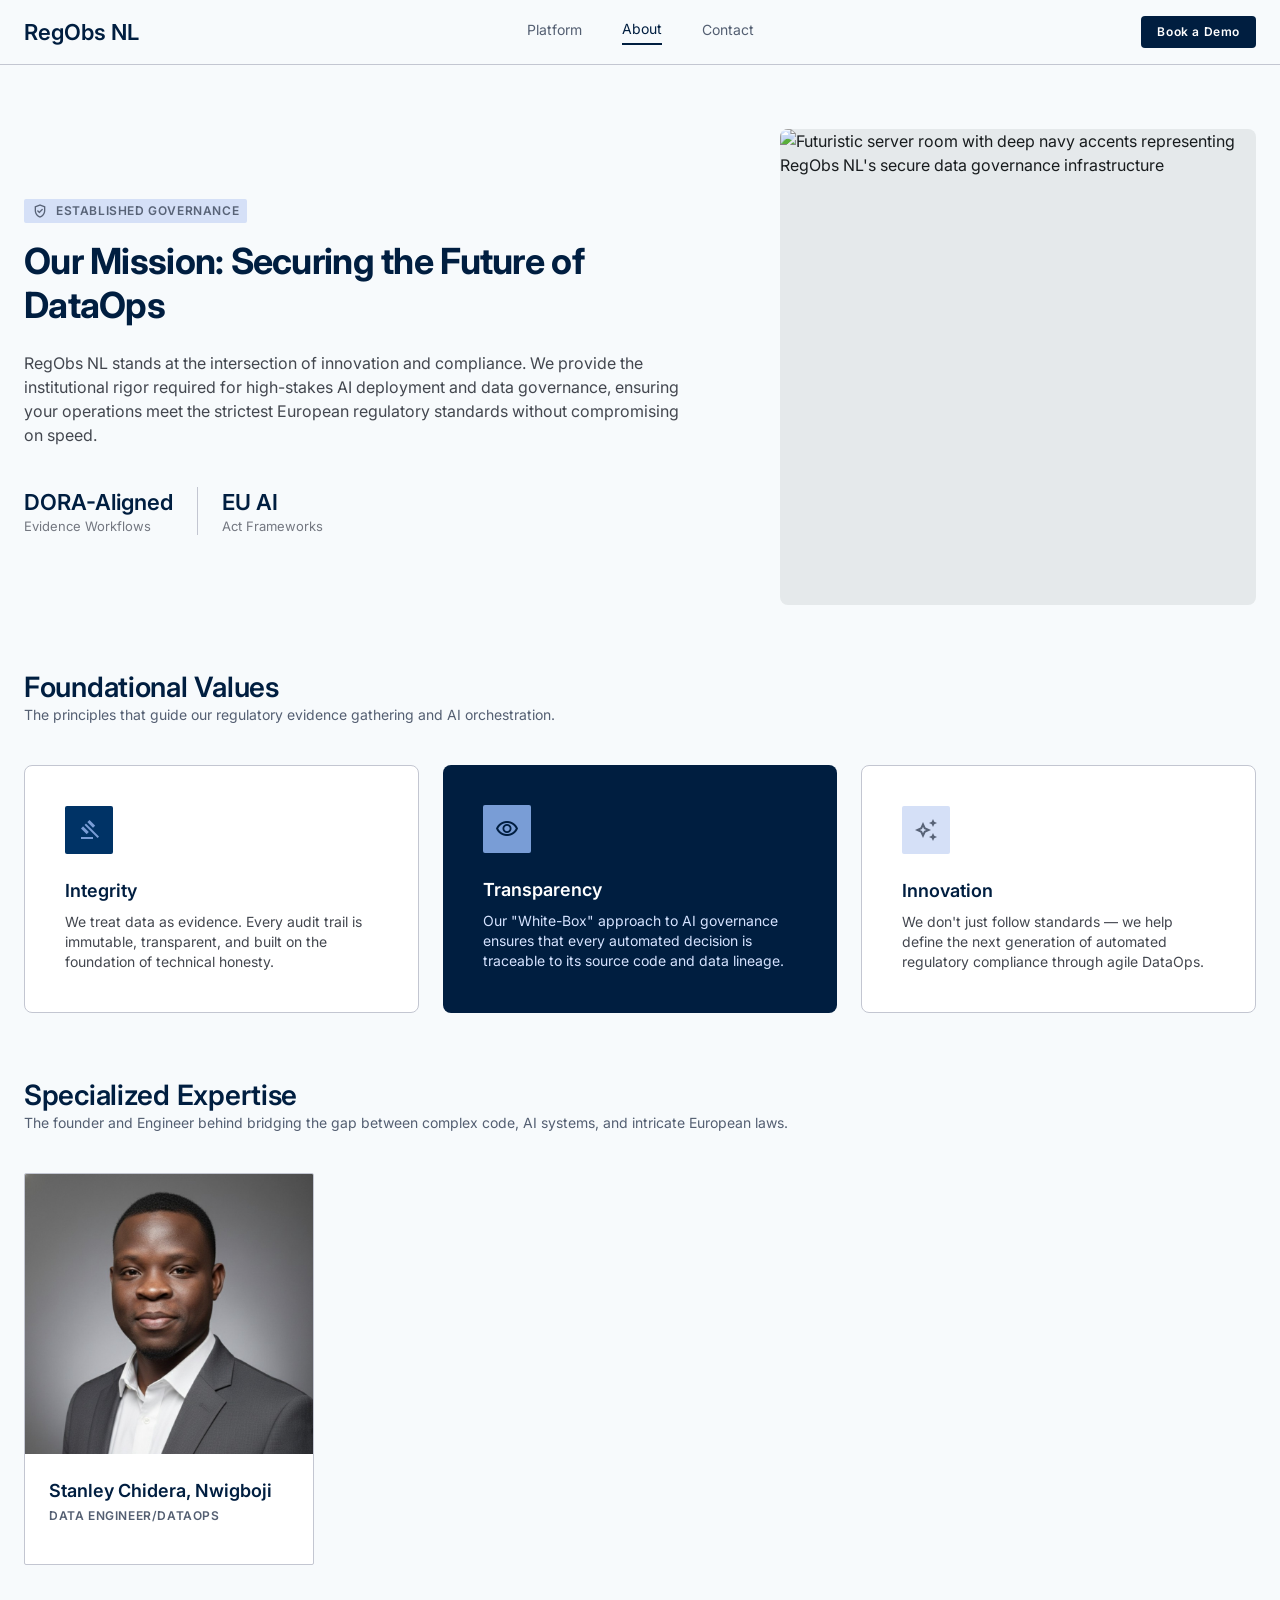
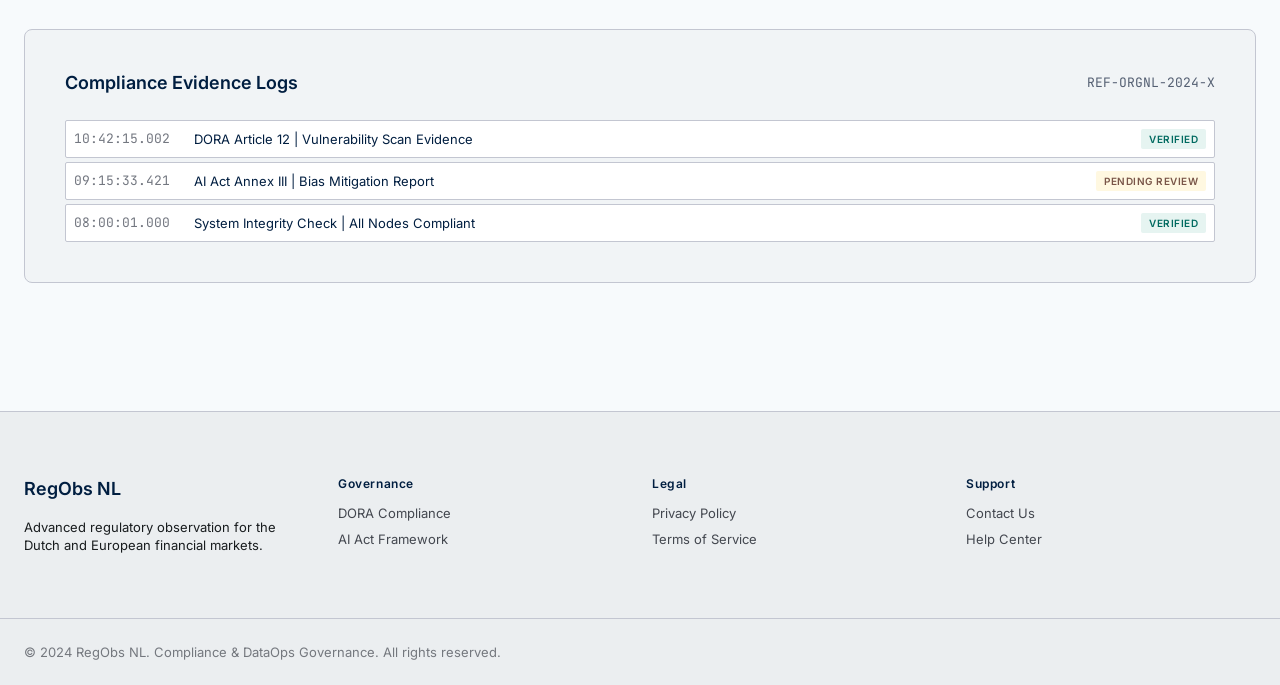
==== commit c5599454: "exchanged the branch file with the new dist files created" ====
--- a/about.html
+++ b/about.html
@@ -1,223 +1,224 @@
-<!DOCTYPE html>
-<html lang="en">
-<head>
-  <meta charset="UTF-8" />
-  <meta name="viewport" content="width=device-width, initial-scale=1.0" />
-  <meta name="description" content="About RegObs NL – our mission is to secure the future of DataOps with institutional compliance rigor for DORA and the EU AI Act." />
-  <title>About Us – RegObs NL</title>
-  <link rel="icon" type="image/png" href="/logo.png" />
+<!DOCTYPE html>
+<html lang="en">
+<head>
+  <meta charset="UTF-8" />
+  <meta name="viewport" content="width=device-width, initial-scale=1.0" />
+  <meta name="description" content="About RegObs NL – our mission is to secure the future of DataOps with institutional compliance rigor for DORA and the EU AI Act." />
+  <title>About Us – RegObs NL</title>
+  <link rel="icon" type="image/png" href="/logo.png" />+
   <script type="module" crossorigin src="/assets/main-BaqBpeVd.js"></script>
   <link rel="stylesheet" crossorigin href="/assets/main-Bbko1ac9.css">
-</head>
-<body class="bg-surface text-on-surface antialiased">
-
-  <!-- ── Header ─────────────────────────────────────────────────────────────── -->
-  <nav class="bg-surface sticky top-0 z-50 border-b border-outline-variant">
-    <div class="flex justify-between items-center h-16 px-md max-w-[1440px] mx-auto w-full">
-
-      <a href="index.html" class="flex items-center gap-xs">
-        <span class="text-headline-md font-semibold text-primary">RegObs NL</span>
-      </a>
-
-      <div class="hidden md:flex items-center gap-lg">
-        <a data-nav href="index.html"   class="text-body-md text-secondary hover:text-primary transition-colors duration-200 pb-1">Platform</a>
-        <a data-nav href="about.html"   class="text-body-md text-primary border-b-2 border-primary pb-1">About</a>
-        <a data-nav href="contact.html" class="text-body-md text-secondary hover:text-primary transition-colors duration-200 pb-1">Contact</a>
-      </div>
-
-      <div class="flex items-center gap-md">
-        <a href="demo.html"
-          class="bg-primary text-on-primary px-sm py-xs rounded-lg text-label-md active:opacity-80 transition-opacity hover:opacity-90">
-          Book a Demo
-        </a>
-        <button id="hamburger" aria-label="Toggle menu" aria-expanded="false"
-          class="md:hidden flex items-center p-xs rounded hover:bg-surface-container transition-colors">
-          <span class="icon-open"><span class="material-symbols-outlined">menu</span></span>
-          <span class="icon-close hidden"><span class="material-symbols-outlined">close</span></span>
-        </button>
-      </div>
-    </div>
-
-    <!-- Mobile menu -->
-    <div id="mobile-menu" class="md:hidden border-t border-outline-variant bg-surface">
-      <div class="flex flex-col px-md py-sm gap-xs">
-        <a href="index.html"   class="text-body-md text-on-surface py-xs hover:text-primary transition-colors">Platform</a>
-        <a href="about.html"   class="text-body-md text-on-surface py-xs hover:text-primary transition-colors">About</a>
-        <a href="contact.html" class="text-body-md text-on-surface py-xs hover:text-primary transition-colors">Contact</a>
-        <a href="demo.html"    class="mt-xs bg-primary text-on-primary text-center px-md py-xs rounded text-label-md hover:opacity-90 transition-opacity">Book a Demo</a>
-      </div>
-    </div>
-  </nav>
-
-  <main class="max-w-[1440px] mx-auto px-md py-xl">
-
-    <!-- ── Mission hero ──────────────────────────────────────────────────────── -->
-    <section class="grid grid-cols-1 lg:grid-cols-12 gap-xl items-center mb-xl">
-
-      <div class="lg:col-span-7 reveal">
-        <div class="inline-flex items-center gap-xs px-xs py-base bg-secondary-container text-on-secondary-container rounded mb-sm">
-          <span class="material-symbols-outlined" style="font-size:16px">verified_user</span>
-          <span class="text-label-md">ESTABLISHED GOVERNANCE</span>
-        </div>
-        <h1 class="text-display-lg font-display-lg text-primary mb-md">Our Mission: Securing the Future of DataOps</h1>
-        <p class="text-body-lg text-on-surface-variant max-w-2xl mb-lg">
-          RegObs NL stands at the intersection of innovation and compliance. We provide the institutional rigor required for high-stakes AI deployment and data governance, ensuring your operations meet the strictest European regulatory standards without compromising on speed.
-        </p>
-        <div class="flex gap-md">
-          <div class="flex flex-col">
-            <span class="text-headline-md font-headline-md text-primary">100%</span>
-            <span class="text-body-sm text-outline">DORA Compliance</span>
-          </div>
-          <div class="w-px h-12 bg-outline-variant"></div>
-          <div class="flex flex-col">
-            <span class="text-headline-md font-headline-md text-primary">EU AI</span>
-            <span class="text-body-sm text-outline">Act Frameworks</span>
-          </div>
-        </div>
-      </div>
-
-      <div class="lg:col-span-5 reveal" style="transition-delay:0.15s">
-        <div class="aspect-square bg-surface-container-high rounded-xl overflow-hidden relative">
-          <img
-            loading="lazy"
-            alt="Futuristic server room with deep navy accents representing RegObs NL's secure data governance infrastructure"
-            class="w-full h-full object-cover"
-            src="https://lh3.googleusercontent.com/aida-public/[base64]"
-          />
-        </div>
-      </div>
-
-    </section>
-
-    <!-- ── Foundational values ────────────────────────────────────────────────── -->
-    <section class="mb-xl">
-      <div class="mb-lg reveal">
-        <h2 class="text-headline-lg font-headline-lg text-primary">Foundational Values</h2>
-        <p class="text-body-md text-secondary">The principles that guide our regulatory evidence gathering and AI orchestration.</p>
-      </div>
-      <div class="grid grid-cols-1 md:grid-cols-3 gap-md">
-
-        <!-- Integrity -->
-        <div class="bg-surface-container-lowest border border-outline-variant p-lg rounded-xl flex flex-col justify-between hover:shadow-sm transition-shadow reveal">
-          <div>
-            <div class="w-12 h-12 bg-primary-container text-on-primary-container rounded flex items-center justify-center mb-md">
-              <span class="material-symbols-outlined">gavel</span>
-            </div>
-            <h3 class="text-headline-sm font-headline-sm text-primary mb-xs">Integrity</h3>
-            <p class="text-body-md text-on-surface-variant">We treat data as evidence. Every audit trail is immutable, transparent, and built on the foundation of technical honesty.</p>
-          </div>
-        </div>
-
-        <!-- Transparency (inverted card) -->
-        <div class="bg-primary text-on-primary p-lg rounded-xl flex flex-col justify-between reveal" style="transition-delay:0.1s">
-          <div>
-            <div class="w-12 h-12 bg-on-primary-container text-primary rounded flex items-center justify-center mb-md">
-              <span class="material-symbols-outlined">visibility</span>
-            </div>
-            <h3 class="text-headline-sm font-headline-sm text-on-primary mb-xs">Transparency</h3>
-            <p class="text-body-md text-primary-fixed">Our "White-Box" approach to AI governance ensures that every automated decision is traceable to its source code and data lineage.</p>
-          </div>
-        </div>
-
-        <!-- Innovation -->
-        <div class="bg-surface-container-lowest border border-outline-variant p-lg rounded-xl flex flex-col justify-between hover:shadow-sm transition-shadow reveal" style="transition-delay:0.2s">
-          <div>
-            <div class="w-12 h-12 bg-secondary-container text-on-secondary-container rounded flex items-center justify-center mb-md">
-              <span class="material-symbols-outlined">auto_awesome</span>
-            </div>
-            <h3 class="text-headline-sm font-headline-sm text-primary mb-xs">Innovation</h3>
-            <p class="text-body-md text-on-surface-variant">We don't just follow standards — we help define the next generation of automated regulatory compliance through agile DataOps.</p>
-          </div>
-        </div>
-
-      </div>
-    </section>
-
-    <!-- ── Team ───────────────────────────────────────────────────────────────── -->
-    <section class="mb-xl">
-      <div class="mb-lg reveal">
-        <h2 class="text-headline-lg font-headline-lg text-primary">Specialized Expertise</h2>
-        <p class="text-body-md text-secondary">The founder and Engineer behind bridging the gap between complex code, AI systems, and intricate European laws.</p>
-      </div>
-
-      <div class="grid grid-cols-1 md:grid-cols-2 lg:grid-cols-4 gap-md">
-
-        <!-- Stanley Chidera Nwigboji -->
-        <div class="border border-outline-variant bg-surface-container-lowest rounded overflow-hidden group reveal">
-          <img src="stanley.png" alt="Stanley Chidera Nwigboji" class="w-full object-cover object-top" style="height:280px;">
-          <div class="p-md">
-            <h4 class="text-headline-sm font-headline-sm text-primary mb-base">Stanley Chidera, Nwigboji</h4>
-            <p class="text-label-md text-secondary mb-sm uppercase">Data Engineer/DataOps</p>
-          </div>
-        </div>
-
-      </div>
-    </section>
-
-    <!-- ── Evidence logs ──────────────────────────────────────────────────────── -->
-    <section class="bg-surface-container-low p-lg rounded-xl border border-outline-variant reveal">
-      <div class="flex items-center justify-between mb-md">
-        <h2 class="text-headline-sm font-headline-sm text-primary">Compliance Evidence Logs</h2>
-        <span class="font-mono text-mono-sm text-secondary">REF-ORGNL-2024-X</span>
-      </div>
-      <div class="space-y-base">
-
-        <div class="flex items-center justify-between p-xs bg-surface-container-lowest border border-outline-variant rounded">
-          <div class="flex gap-md items-center">
-            <span class="font-mono text-mono-sm text-outline">10:42:15.002</span>
-            <span class="text-body-sm text-primary">DORA Article 12 | Vulnerability Scan Evidence</span>
-          </div>
-          <span class="px-xs py-[2px] bg-[#E6F4F1] text-[#006A60] rounded text-label-md uppercase" style="font-size:10px">Verified</span>
-        </div>
-
-        <div class="flex items-center justify-between p-xs bg-surface-container-lowest border border-outline-variant rounded">
-          <div class="flex gap-md items-center">
-            <span class="font-mono text-mono-sm text-outline">09:15:33.421</span>
-            <span class="text-body-sm text-primary">AI Act Annex III | Bias Mitigation Report</span>
-          </div>
-          <span class="px-xs py-[2px] bg-[#FFF8E1] text-[#795548] rounded text-label-md uppercase" style="font-size:10px">Pending Review</span>
-        </div>
-
-        <div class="flex items-center justify-between p-xs bg-surface-container-lowest border border-outline-variant rounded">
-          <div class="flex gap-md items-center">
-            <span class="font-mono text-mono-sm text-outline">08:00:01.000</span>
-            <span class="text-body-sm text-primary">System Integrity Check | All Nodes Compliant</span>
-          </div>
-          <span class="px-xs py-[2px] bg-[#E6F4F1] text-[#006A60] rounded text-label-md uppercase" style="font-size:10px">Verified</span>
-        </div>
-
-      </div>
-    </section>
-
-  </main>
-
-  <!-- ── Footer ─────────────────────────────────────────────────────────────── -->
-  <footer class="bg-surface-container border-t border-outline-variant mt-xl">
-    <div class="grid grid-cols-1 md:grid-cols-4 gap-md py-xl px-md max-w-[1440px] mx-auto w-full">
-      <div class="md:col-span-1">
-        <span class="text-headline-sm font-semibold text-primary block mb-sm">RegObs NL</span>
-        <p class="text-body-sm text-on-surface">Advanced regulatory observation for the Dutch and European financial markets.</p>
-      </div>
-      <div class="flex flex-col gap-xs">
-        <span class="text-label-md text-primary font-semibold mb-base">Governance</span>
-        <a class="text-body-sm text-on-surface-variant hover:underline hover:text-primary transition-colors" href="#">DORA Compliance</a>
-        <a class="text-body-sm text-on-surface-variant hover:underline hover:text-primary transition-colors" href="#">AI Act Framework</a>
-      </div>
-      <div class="flex flex-col gap-xs">
-        <span class="text-label-md text-primary font-semibold mb-base">Legal</span>
-        <a class="text-body-sm text-on-surface-variant hover:underline hover:text-primary transition-colors" href="privacy-policy.html">Privacy Policy</a>
-        <a class="text-body-sm text-on-surface-variant hover:underline hover:text-primary transition-colors" href="#">Terms of Service</a>
-      </div>
-      <div class="flex flex-col gap-xs">
-        <span class="text-label-md text-primary font-semibold mb-base">Support</span>
-        <a class="text-body-sm text-on-surface-variant hover:underline hover:text-primary transition-colors" href="contact.html">Contact Us</a>
-        <a class="text-body-sm text-on-surface-variant hover:underline hover:text-primary transition-colors" href="#">Help Center</a>
-      </div>
-    </div>
-    <div class="max-w-[1440px] mx-auto px-md py-md border-t border-outline-variant">
-      <p class="text-body-sm text-on-surface-variant text-center md:text-left opacity-70">© 2024 RegObs NL. Compliance &amp; DataOps Governance. All rights reserved.</p>
-    </div>
-  </footer>
-
-</body>
-</html>
+</head>
+<body class="bg-surface text-on-surface antialiased">
+
+  <!-- ── Header ─────────────────────────────────────────────────────────────── -->
+  <nav class="bg-surface sticky top-0 z-50 border-b border-outline-variant">
+    <div class="flex justify-between items-center h-16 px-md max-w-[1440px] mx-auto w-full">
+
+      <a href="index.html" class="flex items-center gap-xs">
+        <span class="text-headline-md font-semibold text-primary">RegObs NL</span>
+      </a>
+
+      <div class="hidden md:flex items-center gap-lg">
+        <a data-nav href="index.html"   class="text-body-md text-secondary hover:text-primary transition-colors duration-200 pb-1">Platform</a>
+        <a data-nav href="about.html"   class="text-body-md text-primary border-b-2 border-primary pb-1">About</a>
+        <a data-nav href="contact.html" class="text-body-md text-secondary hover:text-primary transition-colors duration-200 pb-1">Contact</a>
+      </div>
+
+      <div class="flex items-center gap-md">
+        <a href="demo.html"
+          class="bg-primary text-on-primary px-sm py-xs rounded-lg text-label-md active:opacity-80 transition-opacity hover:opacity-90">
+          Book a Demo
+        </a>
+        <button id="hamburger" aria-label="Toggle menu" aria-expanded="false"
+          class="md:hidden flex items-center p-xs rounded hover:bg-surface-container transition-colors">
+          <span class="icon-open"><span class="material-symbols-outlined">menu</span></span>
+          <span class="icon-close hidden"><span class="material-symbols-outlined">close</span></span>
+        </button>
+      </div>
+    </div>
+
+    <!-- Mobile menu -->
+    <div id="mobile-menu" class="md:hidden border-t border-outline-variant bg-surface">
+      <div class="flex flex-col px-md py-sm gap-xs">
+        <a href="index.html"   class="text-body-md text-on-surface py-xs hover:text-primary transition-colors">Platform</a>
+        <a href="about.html"   class="text-body-md text-on-surface py-xs hover:text-primary transition-colors">About</a>
+        <a href="contact.html" class="text-body-md text-on-surface py-xs hover:text-primary transition-colors">Contact</a>
+        <a href="demo.html"    class="mt-xs bg-primary text-on-primary text-center px-md py-xs rounded text-label-md hover:opacity-90 transition-opacity">Book a Demo</a>
+      </div>
+    </div>
+  </nav>
+
+  <main class="max-w-[1440px] mx-auto px-md py-xl">
+
+    <!-- ── Mission hero ──────────────────────────────────────────────────────── -->
+    <section class="grid grid-cols-1 lg:grid-cols-12 gap-xl items-center mb-xl">
+
+      <div class="lg:col-span-7 reveal">
+        <div class="inline-flex items-center gap-xs px-xs py-base bg-secondary-container text-on-secondary-container rounded mb-sm">
+          <span class="material-symbols-outlined" style="font-size:16px">verified_user</span>
+          <span class="text-label-md">ESTABLISHED GOVERNANCE</span>
+        </div>
+        <h1 class="text-display-lg font-display-lg text-primary mb-md">Our Mission: Securing the Future of DataOps</h1>
+        <p class="text-body-lg text-on-surface-variant max-w-2xl mb-lg">
+          RegObs NL stands at the intersection of innovation and compliance. We provide the institutional rigor required for high-stakes AI deployment and data governance, ensuring your operations meet the strictest European regulatory standards without compromising on speed.
+        </p>
+        <div class="flex gap-md">
+          <div class="flex flex-col">
+            <span class="text-headline-md font-headline-md text-primary">DORA-Aligned</span>
+            <span class="text-body-sm text-outline">Evidence Workflows</span>
+          </div>
+          <div class="w-px h-12 bg-outline-variant"></div>
+          <div class="flex flex-col">
+            <span class="text-headline-md font-headline-md text-primary">EU AI</span>
+            <span class="text-body-sm text-outline">Act Frameworks</span>
+          </div>
+        </div>
+      </div>
+
+      <div class="lg:col-span-5 reveal" style="transition-delay:0.15s">
+        <div class="aspect-square bg-surface-container-high rounded-xl overflow-hidden relative">
+          <img
+            loading="lazy"
+            alt="Futuristic server room with deep navy accents representing RegObs NL's secure data governance infrastructure"
+            class="w-full h-full object-cover"
+            src="https://lh3.googleusercontent.com/aida-public/[base64]"
+          />
+        </div>
+      </div>
+
+    </section>
+
+    <!-- ── Foundational values ────────────────────────────────────────────────── -->
+    <section class="mb-xl">
+      <div class="mb-lg reveal">
+        <h2 class="text-headline-lg font-headline-lg text-primary">Foundational Values</h2>
+        <p class="text-body-md text-secondary">The principles that guide our regulatory evidence gathering and AI orchestration.</p>
+      </div>
+      <div class="grid grid-cols-1 md:grid-cols-3 gap-md">
+
+        <!-- Integrity -->
+        <div class="bg-surface-container-lowest border border-outline-variant p-lg rounded-xl flex flex-col justify-between hover:shadow-sm transition-shadow reveal">
+          <div>
+            <div class="w-12 h-12 bg-primary-container text-on-primary-container rounded flex items-center justify-center mb-md">
+              <span class="material-symbols-outlined">gavel</span>
+            </div>
+            <h3 class="text-headline-sm font-headline-sm text-primary mb-xs">Integrity</h3>
+            <p class="text-body-md text-on-surface-variant">We treat data as evidence. Every audit trail is immutable, transparent, and built on the foundation of technical honesty.</p>
+          </div>
+        </div>
+
+        <!-- Transparency (inverted card) -->
+        <div class="bg-primary text-on-primary p-lg rounded-xl flex flex-col justify-between reveal" style="transition-delay:0.1s">
+          <div>
+            <div class="w-12 h-12 bg-on-primary-container text-primary rounded flex items-center justify-center mb-md">
+              <span class="material-symbols-outlined">visibility</span>
+            </div>
+            <h3 class="text-headline-sm font-headline-sm text-on-primary mb-xs">Transparency</h3>
+            <p class="text-body-md text-primary-fixed">Our "White-Box" approach to AI governance ensures that every automated decision is traceable to its source code and data lineage.</p>
+          </div>
+        </div>
+
+        <!-- Innovation -->
+        <div class="bg-surface-container-lowest border border-outline-variant p-lg rounded-xl flex flex-col justify-between hover:shadow-sm transition-shadow reveal" style="transition-delay:0.2s">
+          <div>
+            <div class="w-12 h-12 bg-secondary-container text-on-secondary-container rounded flex items-center justify-center mb-md">
+              <span class="material-symbols-outlined">auto_awesome</span>
+            </div>
+            <h3 class="text-headline-sm font-headline-sm text-primary mb-xs">Innovation</h3>
+            <p class="text-body-md text-on-surface-variant">We don't just follow standards — we help define the next generation of automated regulatory compliance through agile DataOps.</p>
+          </div>
+        </div>
+
+      </div>
+    </section>
+
+    <!-- ── Team ───────────────────────────────────────────────────────────────── -->
+    <section class="mb-xl">
+      <div class="mb-lg reveal">
+        <h2 class="text-headline-lg font-headline-lg text-primary">Specialized Expertise</h2>
+        <p class="text-body-md text-secondary">The founder and Engineer behind bridging the gap between complex code, AI systems, and intricate European laws.</p>
+      </div>
+
+      <div class="grid grid-cols-1 md:grid-cols-2 lg:grid-cols-4 gap-md">
+
+        <!-- Stanley Chidera Nwigboji -->
+        <div class="border border-outline-variant bg-surface-container-lowest rounded overflow-hidden group reveal">
+          <img src="stanley.png" alt="Stanley Chidera Nwigboji" class="w-full object-cover object-top" style="height:280px;">
+          <div class="p-md">
+            <h4 class="text-headline-sm font-headline-sm text-primary mb-base">Stanley Chidera, Nwigboji</h4>
+            <p class="text-label-md text-secondary mb-sm uppercase">Data Engineer/DataOps</p>
+          </div>
+        </div>
+
+      </div>
+    </section>
+
+    <!-- ── Evidence logs ──────────────────────────────────────────────────────── -->
+    <section class="bg-surface-container-low p-lg rounded-xl border border-outline-variant reveal">
+      <div class="flex items-center justify-between mb-md">
+        <h2 class="text-headline-sm font-headline-sm text-primary">Compliance Evidence Logs</h2>
+        <span class="font-mono text-mono-sm text-secondary">REF-ORGNL-2024-X</span>
+      </div>
+      <div class="space-y-base">
+
+        <div class="flex items-center justify-between p-xs bg-surface-container-lowest border border-outline-variant rounded">
+          <div class="flex gap-md items-center">
+            <span class="font-mono text-mono-sm text-outline">10:42:15.002</span>
+            <span class="text-body-sm text-primary">DORA Article 12 | Vulnerability Scan Evidence</span>
+          </div>
+          <span class="px-xs py-[2px] bg-[#E6F4F1] text-[#006A60] rounded text-label-md uppercase" style="font-size:10px">Verified</span>
+        </div>
+
+        <div class="flex items-center justify-between p-xs bg-surface-container-lowest border border-outline-variant rounded">
+          <div class="flex gap-md items-center">
+            <span class="font-mono text-mono-sm text-outline">09:15:33.421</span>
+            <span class="text-body-sm text-primary">AI Act Annex III | Bias Mitigation Report</span>
+          </div>
+          <span class="px-xs py-[2px] bg-[#FFF8E1] text-[#795548] rounded text-label-md uppercase" style="font-size:10px">Pending Review</span>
+        </div>
+
+        <div class="flex items-center justify-between p-xs bg-surface-container-lowest border border-outline-variant rounded">
+          <div class="flex gap-md items-center">
+            <span class="font-mono text-mono-sm text-outline">08:00:01.000</span>
+            <span class="text-body-sm text-primary">System Integrity Check | All Nodes Compliant</span>
+          </div>
+          <span class="px-xs py-[2px] bg-[#E6F4F1] text-[#006A60] rounded text-label-md uppercase" style="font-size:10px">Verified</span>
+        </div>
+
+      </div>
+    </section>
+
+  </main>
+
+  <!-- ── Footer ─────────────────────────────────────────────────────────────── -->
+  <footer class="bg-surface-container border-t border-outline-variant mt-xl">
+    <div class="grid grid-cols-1 md:grid-cols-4 gap-md py-xl px-md max-w-[1440px] mx-auto w-full">
+      <div class="md:col-span-1">
+        <span class="text-headline-sm font-semibold text-primary block mb-sm">RegObs NL</span>
+        <p class="text-body-sm text-on-surface">Advanced regulatory observation for the Dutch and European financial markets.</p>
+      </div>
+      <div class="flex flex-col gap-xs">
+        <span class="text-label-md text-primary font-semibold mb-base">Governance</span>
+        <a class="text-body-sm text-on-surface-variant hover:underline hover:text-primary transition-colors" href="#">DORA Compliance</a>
+        <a class="text-body-sm text-on-surface-variant hover:underline hover:text-primary transition-colors" href="#">AI Act Framework</a>
+      </div>
+      <div class="flex flex-col gap-xs">
+        <span class="text-label-md text-primary font-semibold mb-base">Legal</span>
+        <a class="text-body-sm text-on-surface-variant hover:underline hover:text-primary transition-colors" href="privacy-policy.html">Privacy Policy</a>
+        <a class="text-body-sm text-on-surface-variant hover:underline hover:text-primary transition-colors" href="#">Terms of Service</a>
+      </div>
+      <div class="flex flex-col gap-xs">
+        <span class="text-label-md text-primary font-semibold mb-base">Support</span>
+        <a class="text-body-sm text-on-surface-variant hover:underline hover:text-primary transition-colors" href="contact.html">Contact Us</a>
+        <a class="text-body-sm text-on-surface-variant hover:underline hover:text-primary transition-colors" href="#">Help Center</a>
+      </div>
+    </div>
+    <div class="max-w-[1440px] mx-auto px-md py-md border-t border-outline-variant">
+      <p class="text-body-sm text-on-surface-variant text-center md:text-left opacity-70">© 2024 RegObs NL. Compliance &amp; DataOps Governance. All rights reserved.</p>
+    </div>
+  </footer>
+
+</body>
+</html>
